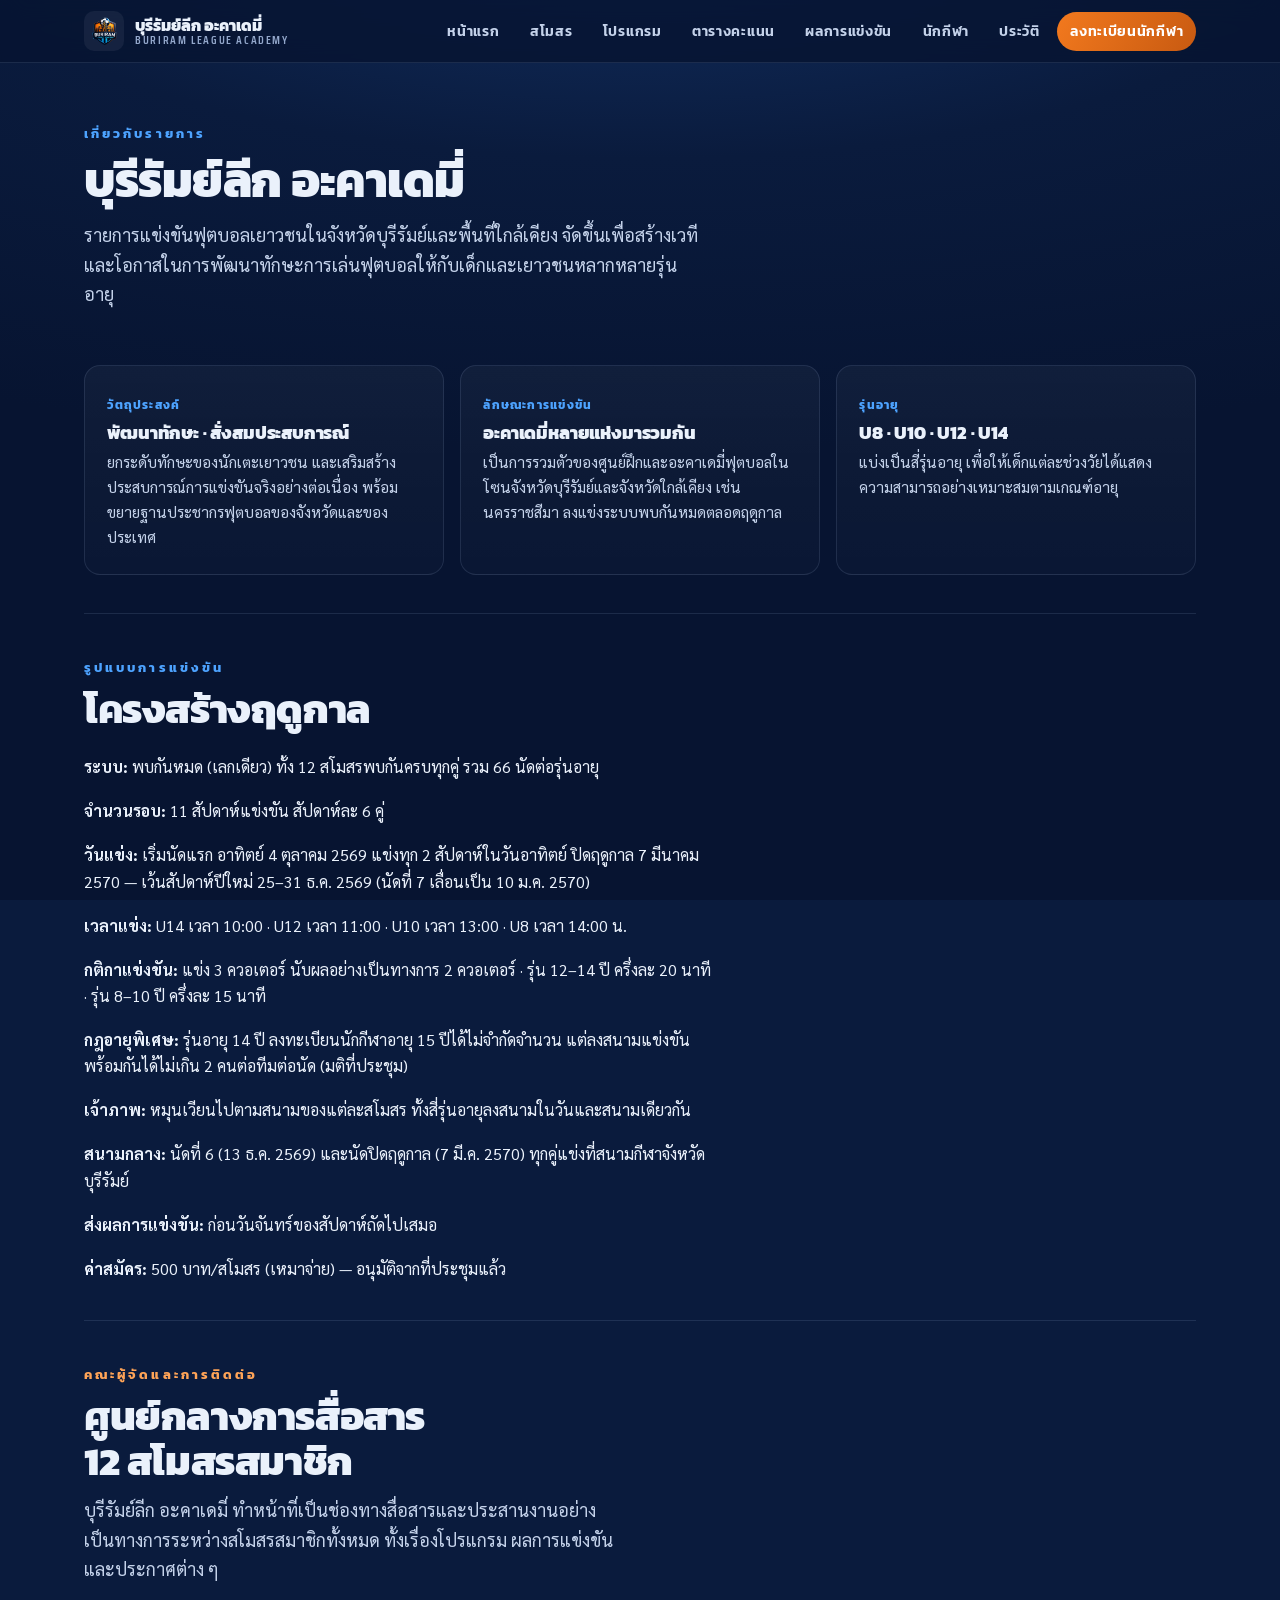
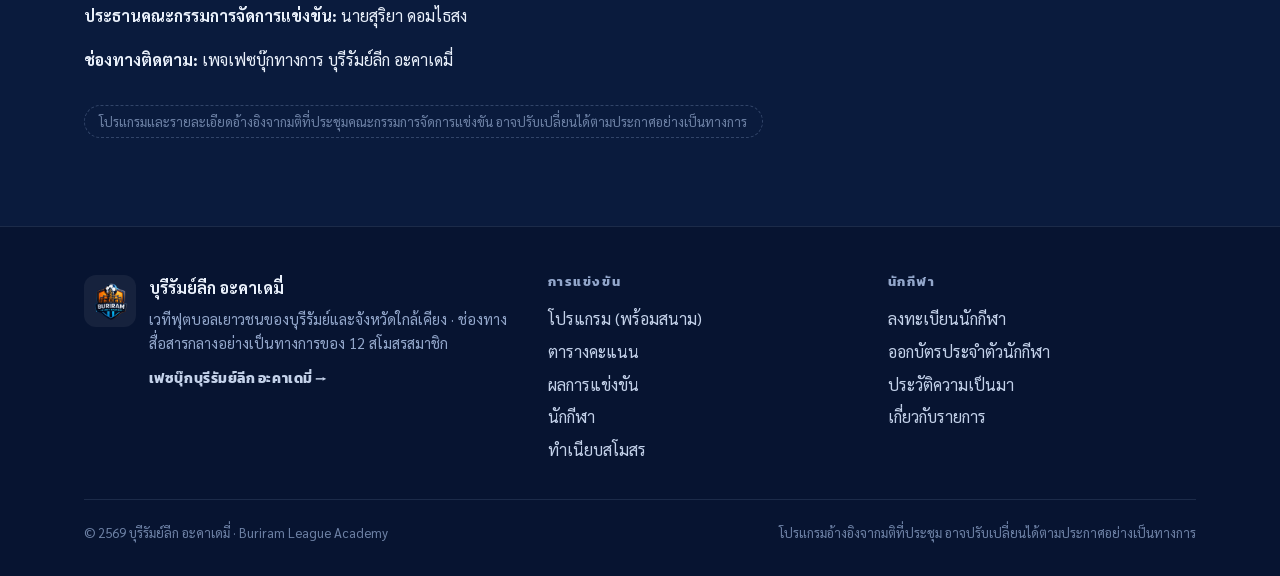
==== about.html @ 02017b61 "BLA site: schedule v6, portrait ID cards, athletes stats page, dedup, history copy Co-Authored-By: C" ====
<!DOCTYPE html>
<html lang="th">
<head>
<meta charset="UTF-8">
<meta name="viewport" content="width=device-width, initial-scale=1">
<title>เกี่ยวกับรายการ | บุรีรัมย์ลีก อะคาเดมี่</title>
<meta name="description" content="วัตถุประสงค์ รูปแบบการแข่งขัน และคณะผู้จัดของบุรีรัมย์ลีก อะคาเดมี่">
<link rel="icon" href="assets/img/bla-league.png">
<link rel="preconnect" href="https://fonts.googleapis.com">
<link rel="preconnect" href="https://fonts.gstatic.com" crossorigin>
<link rel="stylesheet" href="https://fonts.googleapis.com/css2?family=Kanit:wght@400;600;700;800;900&family=Sarabun:wght@400;600;700&family=Saira+Condensed:wght@600;700&display=swap">
<link rel="stylesheet" href="assets/css/style.css?v=9">
</head>
<body>

<header class="site-header">
  <nav class="wrap nav">
    <a class="brand" href="index.html">
      <img src="assets/img/bla-league.png" alt="ตราสัญลักษณ์ บุรีรัมย์ลีก อะคาเดมี่">
      <span class="brand-text">
        <span class="b-th">บุรีรัมย์ลีก อะคาเดมี่</span>
        <span class="b-en">Buriram League Academy</span>
      </span>
    </a>
    <button class="nav-toggle" aria-label="เปิด/ปิดเมนู" aria-expanded="false" aria-controls="navlinks">☰</button>
    <div class="nav-links" id="navlinks">
      <a href="index.html">หน้าแรก</a>
      <a href="clubs.html">สโมสร</a>
      <a href="schedule.html">โปรแกรม</a>
      <a href="standings.html">ตารางคะแนน</a>
      <a href="results.html">ผลการแข่งขัน</a>
      <a href="athletes.html">นักกีฬา</a>
      <a href="history.html">ประวัติ</a>
      <a class="cta" href="register.html">ลงทะเบียนนักกีฬา</a>
    </div>
  </nav>
</header>

<main>
  <section class="section-sm" style="padding-top:3.5rem">
    <div class="wrap">
      <span class="eyebrow">เกี่ยวกับรายการ</span>
      <h1 style="font-size:clamp(2rem,5vw,3rem);margin:.5rem 0 .8rem">บุรีรัมย์ลีก อะคาเดมี่</h1>
      <p class="lead">รายการแข่งขันฟุตบอลเยาวชนในจังหวัดบุรีรัมย์และพื้นที่ใกล้เคียง จัดขึ้นเพื่อสร้างเวทีและโอกาสในการพัฒนาทักษะการเล่นฟุตบอลให้กับเด็กและเยาวชนหลากหลายรุ่นอายุ</p>
    </div>
  </section>

  <section class="section-sm" style="padding-top:0">
    <div class="wrap stack-lg">
      <div class="feature-grid">
        <div class="feature reveal">
          <i>วัตถุประสงค์</i>
          <h3>พัฒนาทักษะ · สั่งสมประสบการณ์</h3>
          <p>ยกระดับทักษะของนักเตะเยาวชน และเสริมสร้างประสบการณ์การแข่งขันจริงอย่างต่อเนื่อง พร้อมขยายฐานประชากรฟุตบอลของจังหวัดและของประเทศ</p>
        </div>
        <div class="feature reveal">
          <i>ลักษณะการแข่งขัน</i>
          <h3>อะคาเดมี่หลายแห่งมารวมกัน</h3>
          <p>เป็นการรวมตัวของศูนย์ฝึกและอะคาเดมี่ฟุตบอลในโซนจังหวัดบุรีรัมย์และจังหวัดใกล้เคียง เช่น นครราชสีมา ลงแข่งระบบพบกันหมดตลอดฤดูกาล</p>
        </div>
        <div class="feature reveal">
          <i>รุ่นอายุ</i>
          <h3>U8 · U10 · U12 · U14</h3>
          <p>แบ่งเป็นสี่รุ่นอายุ เพื่อให้เด็กแต่ละช่วงวัยได้แสดงความสามารถอย่างเหมาะสมตามเกณฑ์อายุ</p>
        </div>
      </div>

      <div class="divider" style="margin:2.4rem 0"></div>

      <div class="section-head reveal" style="margin-bottom:1.4rem">
        <span class="eyebrow">รูปแบบการแข่งขัน</span>
        <h2>โครงสร้างฤดูกาล</h2>
      </div>
      <ul class="stack-lg" style="max-width:70ch">
        <li class="reveal"><strong>ระบบ:</strong> พบกันหมด (เลกเดียว) ทั้ง 12 สโมสรพบกันครบทุกคู่ รวม 66 นัดต่อรุ่นอายุ</li>
        <li class="reveal"><strong>จำนวนรอบ:</strong> 11 สัปดาห์แข่งขัน สัปดาห์ละ 6 คู่</li>
        <li class="reveal"><strong>วันแข่ง:</strong> เริ่มนัดแรก อาทิตย์ 4 ตุลาคม 2569 แข่งทุก 2 สัปดาห์ในวันอาทิตย์ ปิดฤดูกาล 7 มีนาคม 2570 — เว้นสัปดาห์ปีใหม่ 25–31 ธ.ค. 2569 (นัดที่ 7 เลื่อนเป็น 10 ม.ค. 2570)</li>
        <li class="reveal"><strong>เวลาแข่ง:</strong> U14 เวลา 10:00 · U12 เวลา 11:00 · U10 เวลา 13:00 · U8 เวลา 14:00 น.</li>
        <li class="reveal"><strong>กติกาแข่งขัน:</strong> แข่ง 3 ควอเตอร์ นับผลอย่างเป็นทางการ 2 ควอเตอร์ · รุ่น 12–14 ปี ครึ่งละ 20 นาที · รุ่น 8–10 ปี ครึ่งละ 15 นาที</li>
        <li class="reveal"><strong>กฎอายุพิเศษ:</strong> รุ่นอายุ 14 ปี ลงทะเบียนนักกีฬาอายุ 15 ปีได้ไม่จำกัดจำนวน แต่ลงสนามแข่งขันพร้อมกันได้ไม่เกิน 2 คนต่อทีมต่อนัด (มติที่ประชุม)</li>
        <li class="reveal"><strong>เจ้าภาพ:</strong> หมุนเวียนไปตามสนามของแต่ละสโมสร ทั้งสี่รุ่นอายุลงสนามในวันและสนามเดียวกัน</li>
        <li class="reveal"><strong>สนามกลาง:</strong> นัดที่ 6 (13 ธ.ค. 2569) และนัดปิดฤดูกาล (7 มี.ค. 2570) ทุกคู่แข่งที่สนามกีฬาจังหวัดบุรีรัมย์</li>
        <li class="reveal"><strong>ส่งผลการแข่งขัน:</strong> ก่อนวันจันทร์ของสัปดาห์ถัดไปเสมอ</li>
        <li class="reveal"><strong>ค่าสมัคร:</strong> 500 บาท/สโมสร (เหมาจ่าย) — อนุมัติจากที่ประชุมแล้ว</li>
      </ul>

      <div class="divider" style="margin:2.4rem 0"></div>

      <div id="contact" class="section-head reveal" style="margin-bottom:1.2rem">
        <span class="eyebrow ember">คณะผู้จัดและการติดต่อ</span>
        <h2>ศูนย์กลางการสื่อสาร 12 สโมสรสมาชิก</h2>
        <p class="lead">บุรีรัมย์ลีก อะคาเดมี่ ทำหน้าที่เป็นช่องทางสื่อสารและประสานงานอย่างเป็นทางการระหว่างสโมสรสมาชิกทั้งหมด ทั้งเรื่องโปรแกรม ผลการแข่งขัน และประกาศต่าง ๆ</p>
      </div>
      <ul class="stack-lg" style="max-width:70ch">
        <li><strong>ประธานคณะกรรมการจัดการแข่งขัน:</strong> นายสุริยา ดอมไธสง</li>
        <li><strong>ช่องทางติดตาม:</strong> เพจเฟซบุ๊กทางการ <a href="https://www.facebook.com/profile.php?id=61593981749685" target="_blank" rel="noopener">บุรีรัมย์ลีก อะคาเดมี่</a></li>
      </ul>

      <p class="pill-note" style="margin-top:2rem">โปรแกรมและรายละเอียดอ้างอิงจากมติที่ประชุมคณะกรรมการจัดการแข่งขัน อาจปรับเปลี่ยนได้ตามประกาศอย่างเป็นทางการ</p>
    </div>
  </section>
</main>

<footer class="site-footer">
  <div class="wrap">
    <div class="footer-grid">
      <div class="footer-brand">
        <img src="assets/img/bla-league.png" alt="">
        <div>
          <strong>บุรีรัมย์ลีก อะคาเดมี่</strong>
          <p>เวทีฟุตบอลเยาวชนของบุรีรัมย์และจังหวัดใกล้เคียง · ช่องทางสื่อสารกลางอย่างเป็นทางการของ 12 สโมสรสมาชิก</p>
          <a data-fb-link hidden class="fb-link" target="_blank" rel="noopener">เฟซบุ๊กบุรีรัมย์ลีก อะคาเดมี่ &rarr;</a>
        </div>
      </div>
      <div>
        <h4>การแข่งขัน</h4>
        <a href="schedule.html">โปรแกรม (พร้อมสนาม)</a>
        <a href="standings.html">ตารางคะแนน</a>
        <a href="results.html">ผลการแข่งขัน</a>
      <a href="athletes.html">นักกีฬา</a>
        <a href="clubs.html">ทำเนียบสโมสร</a>
      </div>
      <div>
        <h4>นักกีฬา</h4>
        <a href="register.html">ลงทะเบียนนักกีฬา</a>
        <a href="id-cards.html">ออกบัตรประจำตัวนักกีฬา</a>
        <a href="history.html">ประวัติความเป็นมา</a>
        <a href="about.html">เกี่ยวกับรายการ</a>
      </div>
    </div>
    <div class="footer-bottom">
      <span>© <span data-year>2569</span> บุรีรัมย์ลีก อะคาเดมี่ · Buriram League Academy</span>
      <span>โปรแกรมอ้างอิงจากมติที่ประชุม อาจปรับเปลี่ยนได้ตามประกาศอย่างเป็นทางการ</span>
    </div>
  </div>
</footer>

<script src="assets/js/data.js?v=9"></script>
<script src="assets/js/main.js?v=9"></script>
</body>
</html>
---- assets/css/style.css ----
/* ============================================================
   Buriram League Academy — style.css
   Dark navy visual world · brand: navy + electric blue,
   ember orange (from the crest), gold for the final.
   ============================================================ */

:root{
  --navy:#0A1B3D;
  --navy-2:#0E244F;
  --navy-3:#071431;
  --panel:#0C2149;
  --panel-2:#102a5b;
  --line:rgba(180,205,245,.12);
  --line-strong:rgba(180,205,245,.24);

  --blue:#2F80ED;
  --blue-bright:#4DA3FF;
  --blue-deep:#123B7A;
  --ember:#F2791E;
  --ember-soft:#FFA457;
  --gold:#F2B807;
  --gold-soft:#FFD86A;

  --ink:#EAF1FB;
  --ink-soft:#C4D2EA;
  --muted:#93A7CB;
  --faint:#6E82A6;

  --wrap:1160px;
  --radius:16px;
  --radius-sm:10px;

  --font-display:'Kanit','Sarabun',system-ui,sans-serif;
  --font-body:'Sarabun','Kanit',system-ui,sans-serif;
  --font-data:'Saira Condensed','Kanit',system-ui,sans-serif;

  --shadow:0 24px 60px -28px rgba(0,0,0,.7);
}

*{margin:0;padding:0;box-sizing:border-box;}
html{scroll-behavior:smooth;}

body{
  font-family:var(--font-body);
  background:
    radial-gradient(120% 60% at 50% -10%, #123063 0%, var(--navy) 46%, var(--navy-3) 100%) fixed,
    var(--navy);
  color:var(--ink);
  line-height:1.65;
  -webkit-font-smoothing:antialiased;
  overflow-x:hidden;
}

h1,h2,h3,h4,.display{
  font-family:var(--font-display);
  font-weight:800;
  line-height:1.12;
  letter-spacing:-.01em;
  text-wrap:balance;
}
a{color:inherit;text-decoration:none;}
img{display:block;max-width:100%;height:auto;}
ul{list-style:none;}

.wrap{max-width:var(--wrap);margin:0 auto;padding:0 24px;}

.eyebrow{
  font-family:var(--font-data);
  font-weight:700;
  font-size:.8rem;
  letter-spacing:.24em;
  text-transform:uppercase;
  color:var(--blue-bright);
}
.eyebrow.ember{color:var(--ember-soft);}
.eyebrow.gold{color:var(--gold-soft);}

.lead{font-size:1.12rem;color:var(--ink-soft);max-width:62ch;}
.muted{color:var(--muted);}

/* ---------- buttons ---------- */
.btn{
  display:inline-flex;align-items:center;gap:.5em;
  font-family:var(--font-data);font-weight:700;letter-spacing:.06em;
  text-transform:uppercase;font-size:.9rem;
  padding:.8rem 1.4rem;border-radius:999px;
  border:1px solid var(--line-strong);
  transition:transform .12s ease, border-color .2s, background .2s, color .2s;
}
.btn:hover{transform:translateY(-1px);}
.btn:focus-visible{outline:2px solid var(--blue-bright);outline-offset:3px;}
.btn-primary{background:linear-gradient(120deg,var(--blue),var(--blue-deep));border-color:transparent;color:#fff;}
.btn-primary:hover{background:linear-gradient(120deg,var(--blue-bright),var(--blue));}
.btn-ghost{background:rgba(12,33,73,.6);color:var(--ink);}
.btn-ghost:hover{border-color:var(--blue-bright);background:rgba(47,128,237,.16);}
.btn-ember{background:linear-gradient(120deg,var(--ember),#C85A11);border-color:transparent;color:#fff;}
.btn-ember:hover{background:linear-gradient(120deg,var(--ember-soft),var(--ember));}

/* ---------- header / nav ---------- */
.site-header{
  position:sticky;top:0;z-index:50;
  background:rgba(7,20,49,.82);
  backdrop-filter:blur(12px);
  border-bottom:1px solid var(--line);
}
.nav{
  max-width:var(--wrap);margin:0 auto;padding:.7rem 24px;
  display:flex;align-items:center;justify-content:space-between;gap:1rem;
}
.brand{display:flex;align-items:center;gap:.7rem;font-family:var(--font-display);font-weight:800;}
.brand img{width:40px;height:40px;object-fit:contain;
  background:rgba(255,255,255,.06);border-radius:10px;padding:3px;}
.brand-text{display:flex;flex-direction:column;line-height:1.12;}
.brand .b-th{font-size:1.02rem;}
.brand .b-en{font-family:var(--font-data);font-weight:600;font-size:.72rem;letter-spacing:.14em;
  text-transform:uppercase;color:var(--muted);}

.nav-links{display:flex;align-items:center;gap:.3rem;}
.nav-links a{
  font-family:var(--font-data);font-weight:600;letter-spacing:.05em;
  text-transform:uppercase;font-size:.86rem;color:var(--ink-soft);
  padding:.5rem .8rem;border-radius:999px;transition:color .2s, background .2s;
}
.nav-links a:hover{color:#fff;background:rgba(255,255,255,.06);}
.nav-links a.active{color:#fff;background:rgba(47,128,237,.2);}

.nav-toggle{
  display:none;width:44px;height:44px;border-radius:12px;
  border:1px solid var(--line-strong);background:rgba(12,33,73,.6);
  color:var(--ink);font-size:1.3rem;line-height:1;cursor:pointer;
}

@media (max-width:860px){
  .nav-toggle{display:inline-flex;align-items:center;justify-content:center;}
  .nav-links{
    position:absolute;left:0;right:0;top:100%;
    flex-direction:column;align-items:stretch;gap:.2rem;
    background:var(--navy-3);border-bottom:1px solid var(--line);
    padding:.6rem 24px 1rem;
    clip-path:inset(0 0 100% 0);transition:clip-path .25s ease;
  }
  .nav-links.open{clip-path:inset(0 0 0 0);}
  .nav-links a{padding:.8rem .6rem;}
}

/* ---------- generic section ---------- */
.section{padding:5.5rem 0;}
.section-sm{padding:3.5rem 0;}
.section-head{max-width:60ch;margin-bottom:2.6rem;}
.section-head h2{font-size:clamp(1.7rem,3.6vw,2.5rem);margin:.5rem 0 .7rem;}
.divider{height:1px;background:var(--line);}

/* ---------- hero ---------- */
.hero{position:relative;padding:5rem 0 4.5rem;overflow:hidden;}
.hero::before{
  content:"";position:absolute;inset:0;z-index:-1;
  background:
    radial-gradient(45% 55% at 15% 10%, rgba(47,128,237,.28), transparent 70%),
    radial-gradient(40% 50% at 90% 90%, rgba(242,121,30,.16), transparent 72%);
}
.hero-grid{display:grid;grid-template-columns:1.15fr .85fr;gap:3rem;align-items:center;}
.hero-crest{
  justify-self:center;width:min(340px,80%);
  filter:drop-shadow(0 30px 60px rgba(0,0,0,.55));
}
.hero h1{font-size:clamp(2.4rem,6vw,4rem);font-weight:900;margin:.8rem 0 1rem;}
.hero h1 .accent{color:var(--blue-bright);}
.hero .lead{font-size:1.15rem;margin-bottom:1.8rem;}
.hero-ctas{display:flex;flex-wrap:wrap;gap:.8rem;}
.badge{
  display:inline-flex;align-items:center;gap:.55em;
  font-family:var(--font-data);font-weight:700;letter-spacing:.12em;text-transform:uppercase;
  font-size:.8rem;color:var(--gold-soft);
  border:1px solid rgba(242,184,7,.4);border-radius:999px;padding:.4rem .9rem;
  background:rgba(242,184,7,.08);
}
.badge .dot{width:7px;height:7px;border-radius:50%;background:var(--gold);box-shadow:0 0 10px var(--gold);}

@media (max-width:860px){
  .hero-grid{grid-template-columns:1fr;gap:2rem;text-align:center;}
  .hero-ctas{justify-content:center;}
  .hero-crest{order:-1;width:min(260px,64%);}
  .hero .lead{margin-inline:auto;}
}

/* ---------- stat row ---------- */
.stat-row{display:grid;grid-template-columns:repeat(4,1fr);gap:1rem;}
.stat{
  background:linear-gradient(180deg,rgba(255,255,255,.045),rgba(255,255,255,.015));
  border:1px solid var(--line);border-radius:var(--radius);
  padding:1.4rem 1.3rem;
}
.stat b{
  display:block;font-family:var(--font-data);font-weight:700;
  font-size:2.6rem;line-height:1;color:#fff;font-variant-numeric:tabular-nums;
}
.stat span{font-size:.92rem;color:var(--muted);}
@media (max-width:720px){ .stat-row{grid-template-columns:repeat(2,1fr);} }

/* ---------- club grid ---------- */
.club-grid{display:grid;grid-template-columns:repeat(3,1fr);gap:1rem;}
.club-card{
  display:flex;gap:1rem;align-items:flex-start;
  background:linear-gradient(180deg,rgba(255,255,255,.05),rgba(255,255,255,.02));
  border:1px solid var(--line);border-radius:var(--radius);
  padding:1.1rem 1.2rem;transition:border-color .2s, transform .12s;
}
.club-card:hover{border-color:var(--blue-bright);transform:translateY(-2px);}
.club-logo{
  flex:none;width:56px;height:56px;border-radius:14px;
  background:#fff center/78% no-repeat;
  border:1px solid rgba(255,255,255,.6);
}
.club-card h3{font-size:1.06rem;font-weight:700;}
.club-card .en{font-family:var(--font-data);font-size:.78rem;letter-spacing:.06em;
  text-transform:uppercase;color:var(--faint);margin-bottom:.15rem;}
.club-card .loc{font-size:.9rem;color:var(--muted);}
.tag{
  display:inline-block;margin-top:.45rem;
  font-family:var(--font-data);font-weight:700;letter-spacing:.08em;
  font-size:.72rem;text-transform:uppercase;
  padding:.15rem .55rem;border-radius:999px;
}
.tag.founding{color:var(--gold-soft);background:rgba(242,184,7,.1);border:1px solid rgba(242,184,7,.32);}
.tag.joined{color:var(--blue-bright);background:rgba(47,128,237,.12);border:1px solid rgba(47,128,237,.3);}
.club-card .note{font-size:.82rem;color:var(--faint);margin-top:.4rem;}
@media (max-width:900px){ .club-grid{grid-template-columns:repeat(2,1fr);} }
@media (max-width:560px){ .club-grid{grid-template-columns:1fr;} }

/* filter chips */
.filters{display:flex;flex-wrap:wrap;gap:.5rem;margin-bottom:1.6rem;}
.chip{
  font-family:var(--font-data);font-weight:600;letter-spacing:.06em;text-transform:uppercase;
  font-size:.8rem;padding:.45rem .9rem;border-radius:999px;cursor:pointer;
  border:1px solid var(--line-strong);background:rgba(12,33,73,.5);color:var(--ink-soft);
  transition:border-color .2s, background .2s, color .2s;
}
.chip[aria-pressed="true"]{border-color:var(--blue-bright);background:rgba(47,128,237,.2);color:#fff;}

/* ---------- timeline (history) ---------- */
.timeline{display:grid;gap:1.4rem;}
.tl-item{
  display:grid;grid-template-columns:120px 1fr;gap:1.6rem;
  border-top:1px solid var(--line);padding-top:1.4rem;
}
.tl-year{font-family:var(--font-data);font-weight:700;font-size:2.4rem;line-height:1;color:var(--blue-bright);}
.tl-year.now{color:var(--gold-soft);}
.tl-tag{
  display:inline-block;font-family:var(--font-data);font-weight:700;letter-spacing:.1em;
  text-transform:uppercase;font-size:.78rem;color:var(--ember-soft);margin-bottom:.4rem;
}
.tl-item p{color:var(--ink-soft);}
.tl-teams{margin-top:.7rem;font-family:var(--font-data);font-size:.9rem;letter-spacing:.03em;color:var(--blue-bright);}
@media (max-width:640px){
  .tl-item{grid-template-columns:1fr;gap:.5rem;}
  .tl-year{font-size:2rem;}
}

/* ---------- schedule ---------- */
.round{
  border:1px solid var(--line);border-radius:var(--radius);
  background:linear-gradient(180deg,rgba(255,255,255,.04),rgba(255,255,255,.015));
  margin-bottom:1rem;overflow:hidden;
}
.round.final{border-color:rgba(242,184,7,.4);}
.round.central{border-color:rgba(77,163,255,.4);}
.round.central .round-head .r-no{color:var(--blue-bright);}
.round-head{
  display:flex;align-items:baseline;justify-content:space-between;gap:1rem;
  padding:1rem 1.3rem;background:rgba(255,255,255,.03);border-bottom:1px solid var(--line);
}
.round-head .r-no{font-family:var(--font-data);font-weight:700;letter-spacing:.1em;text-transform:uppercase;
  font-size:.85rem;color:var(--blue-bright);}
.round.final .round-head .r-no{color:var(--gold-soft);}
.round-head .r-venue{font-size:.86rem;color:var(--muted);}
.match-list{padding:.5rem 1.3rem 1rem;}
.match{
  display:grid;grid-template-columns:1fr auto 1fr;align-items:center;gap:.8rem;
  padding:.7rem 0;border-bottom:1px solid var(--line);
}
.match:last-child{border-bottom:0;}
.match .side{display:flex;align-items:center;gap:.6rem;min-width:0;}
.match .side.away{flex-direction:row-reverse;text-align:right;}
.match .m-logo{flex:none;width:30px;height:30px;border-radius:8px;background:#fff center/76% no-repeat;border:1px solid rgba(255,255,255,.5);}
.match .m-name{font-weight:600;font-size:.96rem;overflow:hidden;text-overflow:ellipsis;white-space:nowrap;}
.match .vs{font-family:var(--font-data);font-weight:700;color:var(--faint);font-size:.8rem;letter-spacing:.1em;}
.match .m-venue{grid-column:1 / -1;font-size:.8rem;color:var(--faint);}
@media (max-width:600px){
  .match{grid-template-columns:1fr auto 1fr;gap:.5rem;}
  .match .m-name{font-size:.86rem;}
  .match .m-logo{width:24px;height:24px;}
}

/* ---------- feature / about blocks ---------- */
.feature-grid{display:grid;grid-template-columns:repeat(3,1fr);gap:1rem;}
.feature{
  border:1px solid var(--line);border-radius:var(--radius);padding:1.5rem 1.4rem;
  background:linear-gradient(180deg,rgba(255,255,255,.04),rgba(255,255,255,.015));
}
.feature i{
  display:inline-flex;font-family:var(--font-data);font-weight:700;letter-spacing:.1em;
  text-transform:uppercase;font-size:.76rem;color:var(--blue-bright);font-style:normal;margin-bottom:.5rem;
}
.feature h3{font-size:1.12rem;margin-bottom:.4rem;}
.feature p{font-size:.95rem;color:var(--ink-soft);}
@media (max-width:820px){ .feature-grid{grid-template-columns:1fr;} }

.callout{
  border:1px solid var(--line-strong);border-radius:var(--radius);
  background:linear-gradient(120deg,rgba(47,128,237,.14),rgba(242,121,30,.08));
  padding:2rem;display:flex;flex-wrap:wrap;align-items:center;justify-content:space-between;gap:1.4rem;
}
.callout h3{font-size:1.4rem;}
.callout p{color:var(--ink-soft);max-width:48ch;}

.promo-frame{
  position:relative;border:1px solid var(--line);border-radius:var(--radius);overflow:hidden;
  background:var(--navy-3);
}
.promo-frame iframe{display:block;width:100%;height:min(64vw,620px);border:0;}

/* ---------- footer ---------- */
.site-footer{border-top:1px solid var(--line);background:var(--navy-3);padding:3rem 0 2rem;margin-top:2rem;}
.footer-grid{display:grid;grid-template-columns:1.4fr 1fr 1fr;gap:2rem;}
.footer-grid h4{font-family:var(--font-data);font-weight:700;letter-spacing:.12em;text-transform:uppercase;
  font-size:.82rem;color:var(--muted);margin-bottom:.8rem;}
.footer-grid a{color:var(--ink-soft);display:block;padding:.2rem 0;}
.footer-grid a:hover{color:#fff;}
.footer-brand{display:flex;gap:.8rem;align-items:flex-start;}
.footer-brand img{width:52px;height:52px;object-fit:contain;background:rgba(255,255,255,.06);border-radius:12px;padding:4px;}
.footer-brand p{font-size:.92rem;color:var(--muted);margin-top:.3rem;}
.fb-link{display:inline-block;margin-top:.6rem;font-family:var(--font-data);font-weight:700;
  letter-spacing:.04em;font-size:.85rem;color:var(--blue-bright);}
.fb-link:hover{color:#fff;}
.footer-bottom{margin-top:2rem;padding-top:1.4rem;border-top:1px solid var(--line);
  display:flex;flex-wrap:wrap;gap:.6rem;justify-content:space-between;
  font-size:.82rem;color:var(--faint);}
@media (max-width:760px){ .footer-grid{grid-template-columns:1fr;gap:1.4rem;} }

/* ---------- reveal (progressive enhancement: hidden only when JS is on) ---------- */
.reveal{opacity:1;transform:none;}
html.js .reveal{opacity:0;transform:translateY(18px);transition:opacity .6s ease, transform .6s ease;}
html.js .reveal.in{opacity:1;transform:none;}
@media (prefers-reduced-motion:reduce){
  *{animation:none!important;transition:none!important;scroll-behavior:auto!important;}
  html.js .reveal{opacity:1;transform:none;}
}

/* ---------- misc ---------- */
.stack-lg > * + *{margin-top:1.1rem;}
.center{text-align:center;}
.pill-note{
  display:inline-block;font-size:.82rem;color:var(--faint);
  border:1px dashed var(--line-strong);border-radius:999px;padding:.3rem .9rem;
}

/* ============================================================
   EXTENDED — directory · standings · results · tabs ·
   register · athlete ID-card generator
   ============================================================ */

.nav-links{flex-wrap:wrap;justify-content:flex-end;}
.nav-links a.cta{background:linear-gradient(120deg,var(--ember),#C85A11);color:#fff;}
.nav-links a.cta:hover{background:linear-gradient(120deg,var(--ember-soft),var(--ember));}
@media (max-width:860px){ .nav-links a.cta{margin-top:.3rem;} }

/* tabs (age groups) */
.tabs{display:flex;flex-wrap:wrap;gap:.5rem;margin-bottom:1.6rem;}
.tab{
  font-family:var(--font-data);font-weight:700;letter-spacing:.06em;text-transform:uppercase;
  font-size:.86rem;padding:.5rem 1.1rem;border-radius:999px;cursor:pointer;
  border:1px solid var(--line-strong);background:rgba(12,33,73,.5);color:var(--ink-soft);
  transition:border-color .2s,background .2s,color .2s;
}
.tab[aria-selected="true"]{border-color:var(--blue-bright);background:rgba(47,128,237,.22);color:#fff;}
.tabpane[hidden]{display:none;}

/* standings */
.table-wrap{overflow-x:auto;border:1px solid var(--line);border-radius:var(--radius);}
table.standings{width:100%;border-collapse:collapse;min-width:640px;font-variant-numeric:tabular-nums;}
table.standings th,table.standings td{padding:.75rem .8rem;text-align:center;border-bottom:1px solid var(--line);}
table.standings thead th{font-family:var(--font-data);font-weight:700;letter-spacing:.08em;text-transform:uppercase;font-size:.76rem;color:var(--muted);background:rgba(255,255,255,.03);}
table.standings td.team,table.standings th.team{text-align:left;}
table.standings td.pos{color:var(--faint);width:2.4rem;}
table.standings .team-cell{display:flex;align-items:center;gap:.6rem;}
table.standings .t-logo{flex:none;width:26px;height:26px;border-radius:7px;background:#fff center/76% no-repeat;border:1px solid rgba(255,255,255,.5);}
table.standings td.pts{font-weight:800;color:#fff;}
table.standings tbody tr:hover{background:rgba(255,255,255,.02);}
.empty-state{border:1px dashed var(--line-strong);border-radius:var(--radius);padding:2.4rem;text-align:center;color:var(--muted);}
.empty-state strong{display:block;color:var(--ink);font-family:var(--font-display);font-size:1.15rem;margin-bottom:.4rem;}

/* results */
.result-round{margin-bottom:1.4rem;}
.result-round h3{font-family:var(--font-data);font-weight:700;letter-spacing:.1em;text-transform:uppercase;font-size:.9rem;color:var(--blue-bright);margin-bottom:.6rem;}
.result-row{display:grid;grid-template-columns:1fr auto 1fr;align-items:center;gap:1rem;border:1px solid var(--line);border-radius:12px;padding:.7rem 1rem;margin-bottom:.5rem;background:linear-gradient(180deg,rgba(255,255,255,.04),rgba(255,255,255,.015));}
.result-row .side{display:flex;align-items:center;gap:.6rem;min-width:0;}
.result-row .side.away{flex-direction:row-reverse;text-align:right;}
.result-row .r-logo{flex:none;width:28px;height:28px;border-radius:8px;background:#fff center/76% no-repeat;border:1px solid rgba(255,255,255,.5);}
.result-row .score{font-family:var(--font-data);font-weight:800;font-size:1.2rem;color:#fff;background:var(--navy-3);border:1px solid var(--line-strong);border-radius:8px;padding:.2rem .7rem;letter-spacing:.06em;}
.result-row .m-name{font-weight:600;overflow:hidden;text-overflow:ellipsis;white-space:nowrap;}

/* club directory with facebook-linked logos */
.roster-grid{display:grid;grid-template-columns:repeat(4,1fr);gap:1rem;}
.roster-item{display:flex;flex-direction:column;align-items:center;text-align:center;gap:.6rem;border:1px solid var(--line);border-radius:var(--radius);padding:1.3rem 1rem;background:linear-gradient(180deg,rgba(255,255,255,.04),rgba(255,255,255,.015));transition:border-color .2s,transform .12s;}
.roster-item:hover{border-color:var(--blue-bright);transform:translateY(-2px);}
.roster-item .r-logo{width:76px;height:76px;border-radius:16px;background:#fff center/80% no-repeat;border:1px solid rgba(255,255,255,.6);}
.roster-item .r-name{font-family:var(--font-display);font-weight:700;font-size:1rem;}
.roster-item .r-fb{font-family:var(--font-data);font-weight:700;letter-spacing:.06em;text-transform:uppercase;font-size:.72rem;color:var(--blue-bright);}
.roster-item .r-fb.off{color:var(--faint);}
@media (max-width:900px){ .roster-grid{grid-template-columns:repeat(3,1fr);} }
@media (max-width:560px){ .roster-grid{grid-template-columns:repeat(2,1fr);} }

/* register */
.form-embed{border:1px solid var(--line);border-radius:var(--radius);overflow:hidden;background:var(--navy-3);}
.form-embed iframe{display:block;width:100%;height:1100px;border:0;}
.form-missing{border:1px dashed var(--line-strong);border-radius:var(--radius);padding:2.4rem;text-align:center;color:var(--muted);}

/* native registration form */
.reg-form{border:1px solid var(--line);border-radius:var(--radius);padding:1.6rem;
  background:linear-gradient(180deg,rgba(255,255,255,.04),rgba(255,255,255,.015));}
.rf-grid{display:grid;grid-template-columns:1fr 1fr;gap:1.1rem 1.4rem;align-items:start;}
.rf-field{display:flex;flex-direction:column;gap:.4rem;}
.rf-full{grid-column:1 / -1;}
.rf-label{font-family:var(--font-data);font-weight:700;letter-spacing:.04em;font-size:.82rem;
  text-transform:uppercase;color:var(--muted);}
.rf-req{color:var(--ember-soft);font-style:normal;}
.reg-form input,.reg-form select{
  width:100%;background:var(--navy-3);color:var(--ink);
  border:1px solid var(--line-strong);border-radius:10px;padding:.7rem .8rem;
  font:inherit;font-size:.98rem;
}
.reg-form input[type=file]{padding:.55rem .6rem;font-size:.9rem;}
.reg-form input:focus,.reg-form select:focus{outline:2px solid var(--blue-bright);outline-offset:1px;border-color:var(--blue-bright);}
.reg-form input::placeholder{color:var(--faint);}
.rf-radios{display:flex;flex-wrap:wrap;gap:.5rem;}
.rf-radio{display:inline-flex;align-items:center;gap:.4rem;cursor:pointer;
  border:1px solid var(--line-strong);border-radius:999px;padding:.5rem .9rem;font-family:var(--font-data);font-weight:600;}
.rf-radio:has(input:checked){border-color:var(--blue-bright);background:rgba(47,128,237,.2);color:#fff;}
.rf-radio input{width:auto;}
.rf-section{font-family:var(--font-data);font-weight:700;letter-spacing:.1em;text-transform:uppercase;
  font-size:.78rem;color:var(--blue-bright);border-top:1px solid var(--line);
  padding-top:1.2rem;margin-top:.2rem;}
.rf-grid > .rf-section:first-child{border-top:0;padding-top:0;margin-top:0;}
.rf-hint{font-size:.8rem;color:var(--faint);}
.rf-photo-preview{display:flex;align-items:center;gap:.7rem;margin-top:.3rem;}
.rf-photo-preview img{width:64px;height:64px;object-fit:cover;border-radius:10px;border:1px solid var(--line-strong);}
.rf-photo-preview span{font-size:.85rem;color:var(--ink-soft);}
.rf-note{font-size:.85rem;color:var(--faint);margin:1.1rem 0;}
.reg-form .btn{margin-top:.2rem;}
.rf-msg{margin-top:1rem;padding:.9rem 1.1rem;border-radius:10px;font-weight:600;}
.rf-msg.ok{background:rgba(31,168,92,.14);border:1px solid rgba(31,168,92,.4);color:#7ee0a8;}
@media (max-width:640px){ .rf-grid{grid-template-columns:1fr;} }
.field-table{width:100%;border-collapse:collapse;font-size:.92rem;}
.field-table th,.field-table td{padding:.6rem .7rem;border-bottom:1px solid var(--line);text-align:left;vertical-align:top;}
.field-table thead th{font-family:var(--font-data);text-transform:uppercase;letter-spacing:.08em;font-size:.76rem;color:var(--muted);}
.field-table code{background:rgba(255,255,255,.06);padding:.1rem .4rem;border-radius:5px;font-size:.85em;}

/* steps */
.steps{counter-reset:s;display:grid;gap:1rem;}
.step{display:grid;grid-template-columns:auto 1fr;gap:1rem;align-items:start;}
.step::before{counter-increment:s;content:counter(s);font-family:var(--font-data);font-weight:800;font-size:1.1rem;width:2.2rem;height:2.2rem;display:flex;align-items:center;justify-content:center;border-radius:50%;background:rgba(47,128,237,.18);border:1px solid var(--blue-bright);color:#fff;}
.step p{color:var(--ink-soft);}

/* athlete ID-card generator */
.gen-controls{display:flex;flex-wrap:wrap;gap:.8rem;align-items:center;border:1px solid var(--line);border-radius:var(--radius);padding:1.2rem;margin-bottom:1.4rem;background:linear-gradient(180deg,rgba(255,255,255,.04),rgba(255,255,255,.015));}
.gen-controls textarea{flex:1 1 100%;min-height:120px;resize:vertical;background:var(--navy-3);color:var(--ink);border:1px solid var(--line-strong);border-radius:10px;padding:.8rem;font-family:ui-monospace,Menlo,Consolas,monospace;font-size:.82rem;}
.gen-controls input[type=file]{color:var(--ink-soft);font-size:.86rem;}
.gen-hint{font-size:.82rem;color:var(--faint);flex:1 1 100%;}

/* บัตรประจำตัวนักกีฬา — แนวตั้ง สไตล์บัตรสื่อ/บัตรนักกีฬา AFC Champions League */
.card-sheet{display:grid;grid-template-columns:repeat(auto-fill,minmax(238px,1fr));gap:1.5rem;justify-content:center;}
.id-card{
  --c:var(--blue);
  position:relative;isolation:isolate;overflow:hidden;color:#fff;
  aspect-ratio:1 / 1.62;
  border-radius:14px;padding:16px 14px 0;
  display:flex;flex-direction:column;align-items:center;
  background:linear-gradient(180deg,#0B1E44 0%,#08183a 48%,#050f26 100%);
  border:1px solid rgba(255,255,255,.16);
  box-shadow:0 12px 32px -16px rgba(0,0,0,.65);
}
.id-card .ic-slot{position:absolute;top:8px;left:50%;transform:translateX(-50%);width:44px;height:6px;border-radius:999px;background:rgba(255,255,255,.28);z-index:2;}
.id-card .ic-wm{position:absolute;right:-4px;bottom:38px;z-index:0;font-family:var(--font-data);font-weight:800;font-size:4.6rem;letter-spacing:.02em;color:rgba(255,255,255,.055);transform:rotate(-90deg);transform-origin:right bottom;pointer-events:none;}
.id-card>*{position:relative;z-index:1;}
.id-card .ic-head,.id-card .ic-name,.id-card .ic-club,.id-card .ic-meta,.id-card .ic-foot{width:100%;}

.id-card .ic-head{display:flex;align-items:center;gap:7px;justify-content:center;margin:6px 0 8px;}
.id-card .ic-crest{width:26px;height:26px;object-fit:contain;flex:none;}
.id-card .ic-wordmark{font-family:var(--font-display);font-weight:800;font-size:.68rem;line-height:1.15;text-align:left;}
.id-card .ic-wordmark em{display:block;font-family:var(--font-data);font-style:normal;font-weight:600;font-size:.5rem;letter-spacing:.12em;text-transform:uppercase;color:rgba(255,255,255,.58);}

.id-card .ic-photo-wrap{width:51%;aspect-ratio:3 / 4;border-radius:8px;overflow:hidden;background:rgba(255,255,255,.1);border:2px solid rgba(255,255,255,.92);box-shadow:0 6px 18px -8px rgba(0,0,0,.7);}
.id-card .ic-photo{width:100%;height:100%;object-fit:cover;display:block;}
.id-card .ic-photo--empty{display:flex;align-items:center;justify-content:center;height:100%;font-family:var(--font-data);font-size:.66rem;letter-spacing:.05em;color:rgba(255,255,255,.6);text-align:center;line-height:1.35;}

.id-card .ic-cat{margin-top:9px;background:var(--c);border-radius:6px;padding:.24rem .5rem .28rem;display:flex;flex-direction:column;align-items:center;line-height:1;box-shadow:0 6px 16px -8px var(--c);}
.id-card .ic-cat b{font-family:var(--font-data);font-weight:800;font-size:1.3rem;letter-spacing:.06em;text-shadow:0 1px 2px rgba(0,0,0,.35);}
.id-card .ic-cat span{font-family:var(--font-display);font-weight:700;font-size:.58rem;margin-top:.16rem;color:rgba(255,255,255,.94);}

.id-card .ic-name{margin-top:7px;font-family:var(--font-display);font-weight:800;font-size:clamp(.84rem,3.2vw,.98rem);line-height:1.2;text-align:center;text-wrap:balance;
  display:-webkit-box;-webkit-line-clamp:2;-webkit-box-orient:vertical;overflow:hidden;}
.id-card .ic-club{margin-top:5px;display:flex;align-items:center;justify-content:center;gap:6px;font-family:var(--font-data);font-weight:600;font-size:.7rem;color:rgba(255,255,255,.82);}
.id-card .ic-club img{width:18px;height:18px;object-fit:contain;flex:none;}
.id-card .ic-club-dot{width:8px;height:8px;border-radius:50%;background:var(--c);flex:none;}

.id-card .ic-meta{margin-top:8px;display:flex;justify-content:center;gap:16px;flex-wrap:wrap;}
.id-card .ic-meta div{text-align:center;}
.id-card .ic-meta dt{font-family:var(--font-data);font-size:.52rem;letter-spacing:.1em;text-transform:uppercase;color:rgba(255,255,255,.5);}
.id-card .ic-meta dd{font-family:var(--font-data);font-weight:700;font-size:.76rem;margin-top:.1rem;}

.id-card .ic-foot{margin-top:auto;display:flex;align-items:center;justify-content:space-between;
  font-family:var(--font-data);font-size:.56rem;letter-spacing:.06em;text-transform:uppercase;color:rgba(255,255,255,.9);
  background:linear-gradient(180deg,rgba(0,0,0,.12),rgba(0,0,0,.34)),var(--c);
  margin:8px -14px 0;padding:7px 14px;border-top:2px solid rgba(255,255,255,.25);}
.id-card .ic-foot b{font-weight:800;font-size:.72rem;letter-spacing:.04em;}
.print-bar{display:flex;flex-wrap:wrap;gap:.7rem;align-items:center;margin:1.4rem 0;}

@media print{
  .site-header,.site-footer,.print-bar,.gen-controls,.tabs,.section-head,.pill-note,.nav,.hint{display:none!important;}
  body{background:#fff;color:#000;}
  main,.wrap,.section,.section-sm{padding:0!important;margin:0!important;max-width:none!important;}
  .card-sheet{grid-template-columns:repeat(3,1fr);gap:7mm;justify-content:start;}
  .id-card{break-inside:avoid;border:1px solid #999;box-shadow:none;-webkit-print-color-adjust:exact;print-color-adjust:exact;}
  @page{size:A4 portrait;margin:10mm;}
}

/* home widgets row */
.widgets{display:grid;grid-template-columns:1fr 1fr;gap:1.4rem;}
.widget{border:1px solid var(--line);border-radius:var(--radius);padding:1.4rem;background:linear-gradient(180deg,rgba(255,255,255,.04),rgba(255,255,255,.015));}
.widget h3{font-size:1.05rem;margin-bottom:.9rem;display:flex;align-items:center;justify-content:space-between;}
.widget h3 a{font-family:var(--font-data);font-size:.76rem;letter-spacing:.06em;text-transform:uppercase;color:var(--blue-bright);}
@media (max-width:820px){ .widgets{grid-template-columns:1fr;} }

/* athlete stats (athletes.html) */
.ast-total{display:flex;flex-direction:column;gap:.2rem;margin-bottom:1.6rem;}
.ast-total b{font-family:var(--font-data);font-weight:800;font-size:clamp(2.6rem,7vw,3.6rem);line-height:1;color:var(--ember);}
.ast-total span{font-size:.9rem;color:var(--ink-soft);}
.ast-ages{display:grid;grid-template-columns:repeat(4,1fr);gap:.9rem;align-items:end;min-height:170px;margin-bottom:2rem;}
.ast-age{--c:var(--blue);position:relative;display:flex;flex-direction:column;align-items:center;justify-content:flex-end;
  gap:.35rem;border:1px solid var(--line);border-radius:12px;padding:.9rem .4rem .7rem;overflow:hidden;background:var(--navy-3);min-height:150px;}
.ast-age b{font-family:var(--font-data);font-weight:800;font-size:1.8rem;line-height:1;color:var(--c);position:relative;z-index:1;}
.ast-age span{font-family:var(--font-data);font-weight:700;letter-spacing:.05em;font-size:.9rem;color:var(--ink-soft);position:relative;z-index:1;}
.ast-age i{position:absolute;left:0;right:0;bottom:0;background:var(--c);opacity:.16;transition:height .6s cubic-bezier(.2,.7,.2,1);}
.athlete-table{border-collapse:collapse;width:100%;font-size:.9rem;}
.athlete-table th{font-family:var(--font-data);text-transform:uppercase;letter-spacing:.06em;font-size:.72rem;color:var(--muted);
  text-align:center;padding:.5rem .55rem;border-bottom:1px solid var(--line);}
.athlete-table th:first-child{text-align:left;}
.athlete-table td{padding:.5rem .55rem;border-bottom:1px solid var(--line);text-align:center;font-family:var(--font-data);font-variant-numeric:tabular-nums;}
.athlete-table td.ac-team{text-align:left;font-family:var(--font-body);display:flex;align-items:center;gap:.5rem;white-space:nowrap;}
.athlete-table .ac-logo{width:1.4rem;height:1.4rem;flex:none;background:center/contain no-repeat;border-radius:4px;}
.athlete-table td.ac-tot{font-weight:800;color:var(--ink);}
.athlete-table td.ac-bar{width:26%;}
.athlete-table td.ac-bar span{display:block;height:.5rem;border-radius:3px;background:var(--blue-bright);min-width:2px;}
.athlete-table tr.zero td{color:var(--faint);}
.athlete-table tr.zero td.ac-bar span{background:var(--line-strong);}
@media (max-width:640px){ .athlete-table td.ac-bar,.athlete-table th:last-child{display:none;} }
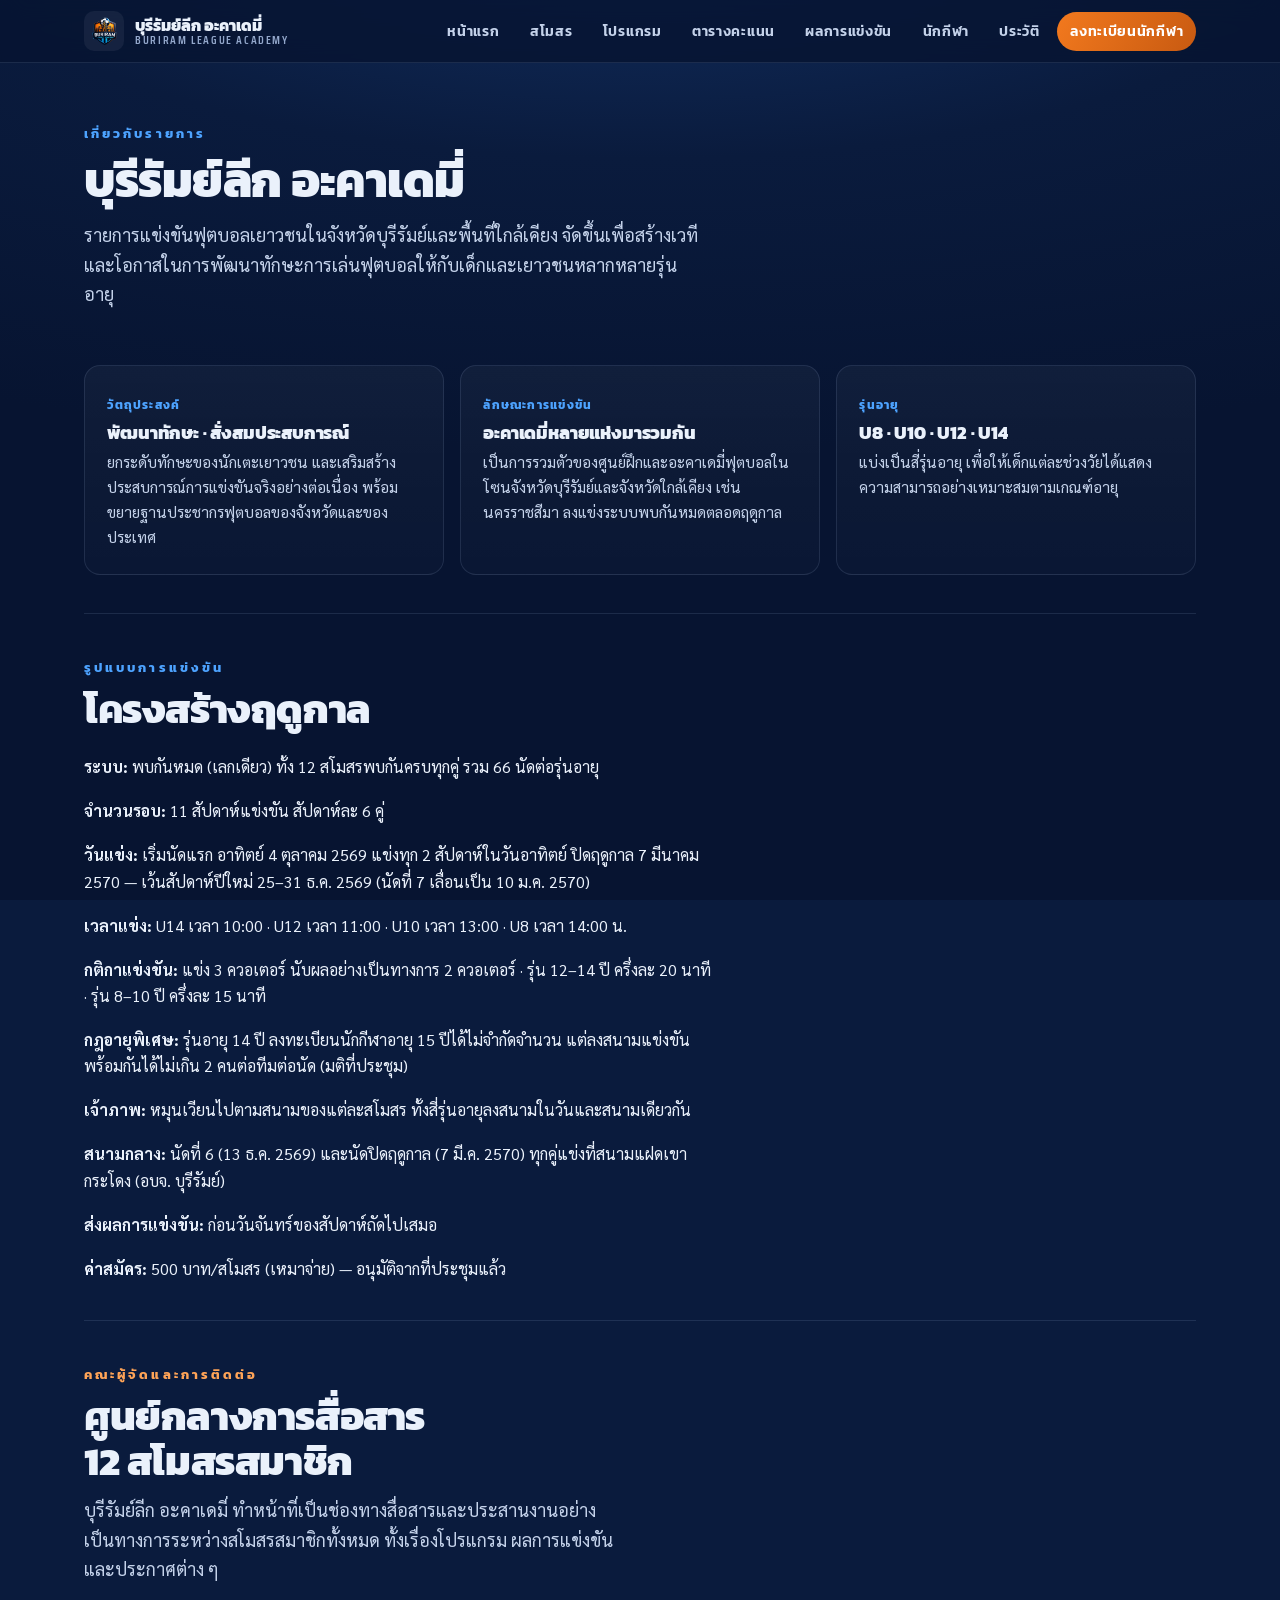
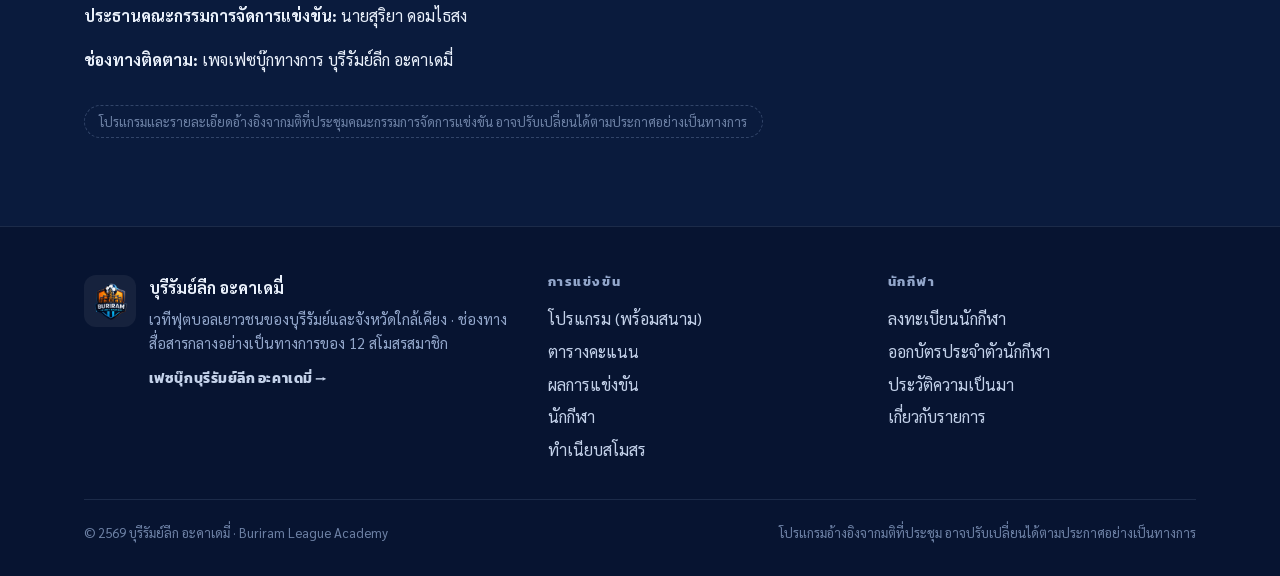
==== commit d3b77b11: "Venue network: real stadium names, round-1 kickoff times, central venue fix - Add each club's actual" ====
--- a/about.html
+++ b/about.html
@@ -9,7 +9,7 @@
 <link rel="preconnect" href="https://fonts.googleapis.com">
 <link rel="preconnect" href="https://fonts.gstatic.com" crossorigin>
 <link rel="stylesheet" href="https://fonts.googleapis.com/css2?family=Kanit:wght@400;600;700;800;900&family=Sarabun:wght@400;600;700&family=Saira+Condensed:wght@600;700&display=swap">
-<link rel="stylesheet" href="assets/css/style.css?v=9">
+<link rel="stylesheet" href="assets/css/style.css?v=10">
 </head>
 <body>
 
@@ -79,7 +79,7 @@
         <li class="reveal"><strong>กติกาแข่งขัน:</strong> แข่ง 3 ควอเตอร์ นับผลอย่างเป็นทางการ 2 ควอเตอร์ · รุ่น 12–14 ปี ครึ่งละ 20 นาที · รุ่น 8–10 ปี ครึ่งละ 15 นาที</li>
         <li class="reveal"><strong>กฎอายุพิเศษ:</strong> รุ่นอายุ 14 ปี ลงทะเบียนนักกีฬาอายุ 15 ปีได้ไม่จำกัดจำนวน แต่ลงสนามแข่งขันพร้อมกันได้ไม่เกิน 2 คนต่อทีมต่อนัด (มติที่ประชุม)</li>
         <li class="reveal"><strong>เจ้าภาพ:</strong> หมุนเวียนไปตามสนามของแต่ละสโมสร ทั้งสี่รุ่นอายุลงสนามในวันและสนามเดียวกัน</li>
-        <li class="reveal"><strong>สนามกลาง:</strong> นัดที่ 6 (13 ธ.ค. 2569) และนัดปิดฤดูกาล (7 มี.ค. 2570) ทุกคู่แข่งที่สนามกีฬาจังหวัดบุรีรัมย์</li>
+        <li class="reveal"><strong>สนามกลาง:</strong> นัดที่ 6 (13 ธ.ค. 2569) และนัดปิดฤดูกาล (7 มี.ค. 2570) ทุกคู่แข่งที่สนามแฝดเขากระโดง (อบจ. บุรีรัมย์)</li>
         <li class="reveal"><strong>ส่งผลการแข่งขัน:</strong> ก่อนวันจันทร์ของสัปดาห์ถัดไปเสมอ</li>
         <li class="reveal"><strong>ค่าสมัคร:</strong> 500 บาท/สโมสร (เหมาจ่าย) — อนุมัติจากที่ประชุมแล้ว</li>
       </ul>
@@ -135,7 +135,7 @@
   </div>
 </footer>
 
-<script src="assets/js/data.js?v=9"></script>
-<script src="assets/js/main.js?v=9"></script>
+<script src="assets/js/data.js?v=10"></script>
+<script src="assets/js/main.js?v=10"></script>
 </body>
 </html>
--- a/assets/css/style.css
+++ b/assets/css/style.css
@@ -215,6 +215,7 @@
 .club-card .en{font-family:var(--font-data);font-size:.78rem;letter-spacing:.06em;
   text-transform:uppercase;color:var(--faint);margin-bottom:.15rem;}
 .club-card .loc{font-size:.9rem;color:var(--muted);}
+.club-card .venue{font-size:.82rem;color:var(--faint);margin-top:.15rem;}
 .tag{
   display:inline-block;margin-top:.45rem;
   font-family:var(--font-data);font-weight:700;letter-spacing:.08em;
@@ -226,6 +227,7 @@
 .club-card .note{font-size:.82rem;color:var(--faint);margin-top:.4rem;}
 @media (max-width:900px){ .club-grid{grid-template-columns:repeat(2,1fr);} }
 @media (max-width:560px){ .club-grid{grid-template-columns:1fr;} }
+.venue-poster{width:100%;max-width:560px;display:block;margin:1.2rem auto 0;border-radius:var(--radius);border:1px solid var(--line);}
 
 /* filter chips */
 .filters{display:flex;flex-wrap:wrap;gap:.5rem;margin-bottom:1.6rem;}
@@ -285,6 +287,15 @@
 .match .m-name{font-weight:600;font-size:.96rem;overflow:hidden;text-overflow:ellipsis;white-space:nowrap;}
 .match .vs{font-family:var(--font-data);font-weight:700;color:var(--faint);font-size:.8rem;letter-spacing:.1em;}
 .match .m-venue{grid-column:1 / -1;font-size:.8rem;color:var(--faint);}
+.match .m-times{grid-column:1 / -1;display:flex;flex-wrap:wrap;gap:.4rem;margin-top:.35rem;}
+.match .m-time{font-family:var(--font-data);font-size:.72rem;color:var(--muted);
+  background:rgba(255,255,255,.04);border:1px solid var(--line);border-radius:999px;
+  padding:.15rem .55rem;}
+.match .m-time b{color:var(--text);font-weight:700;margin-right:.3rem;}
+.match .m-time.parent{color:var(--gold-soft);border-color:rgba(242,184,7,.32);background:rgba(242,184,7,.08);}
+.match .m-time.parent b{color:var(--gold-soft);}
+.round-note{margin:0;padding:.7rem 1.3rem;font-size:.84rem;color:var(--muted);
+  background:rgba(77,163,255,.06);border-bottom:1px solid var(--line);}
 @media (max-width:600px){
   .match{grid-template-columns:1fr auto 1fr;gap:.5rem;}
   .match .m-name{font-size:.86rem;}
@@ -554,3 +565,13 @@
 .athlete-table tr.zero td{color:var(--faint);}
 .athlete-table tr.zero td.ac-bar span{background:var(--line-strong);}
 @media (max-width:640px){ .athlete-table td.ac-bar,.athlete-table th:last-child{display:none;} }
+
+/* athlete mini widget (homepage) */
+.am-total{display:flex;align-items:baseline;gap:.6rem;margin:.4rem 0 1rem;}
+.am-total b{font-family:var(--font-data);font-weight:800;font-size:2.8rem;line-height:1;color:var(--ember);}
+.am-total span{font-size:.92rem;color:var(--ink-soft);}
+.am-ages{display:flex;flex-wrap:wrap;gap:.5rem;}
+.am-chip{--c:var(--blue);display:inline-flex;align-items:center;gap:.4rem;font-family:var(--font-data);font-weight:700;
+  font-size:.9rem;color:var(--ink-soft);border:1px solid var(--line);border-radius:999px;padding:.3rem .7rem;}
+.am-chip i{width:.6rem;height:.6rem;border-radius:50%;background:var(--c);flex:none;}
+.am-chip b{color:var(--ink);font-size:1rem;}
